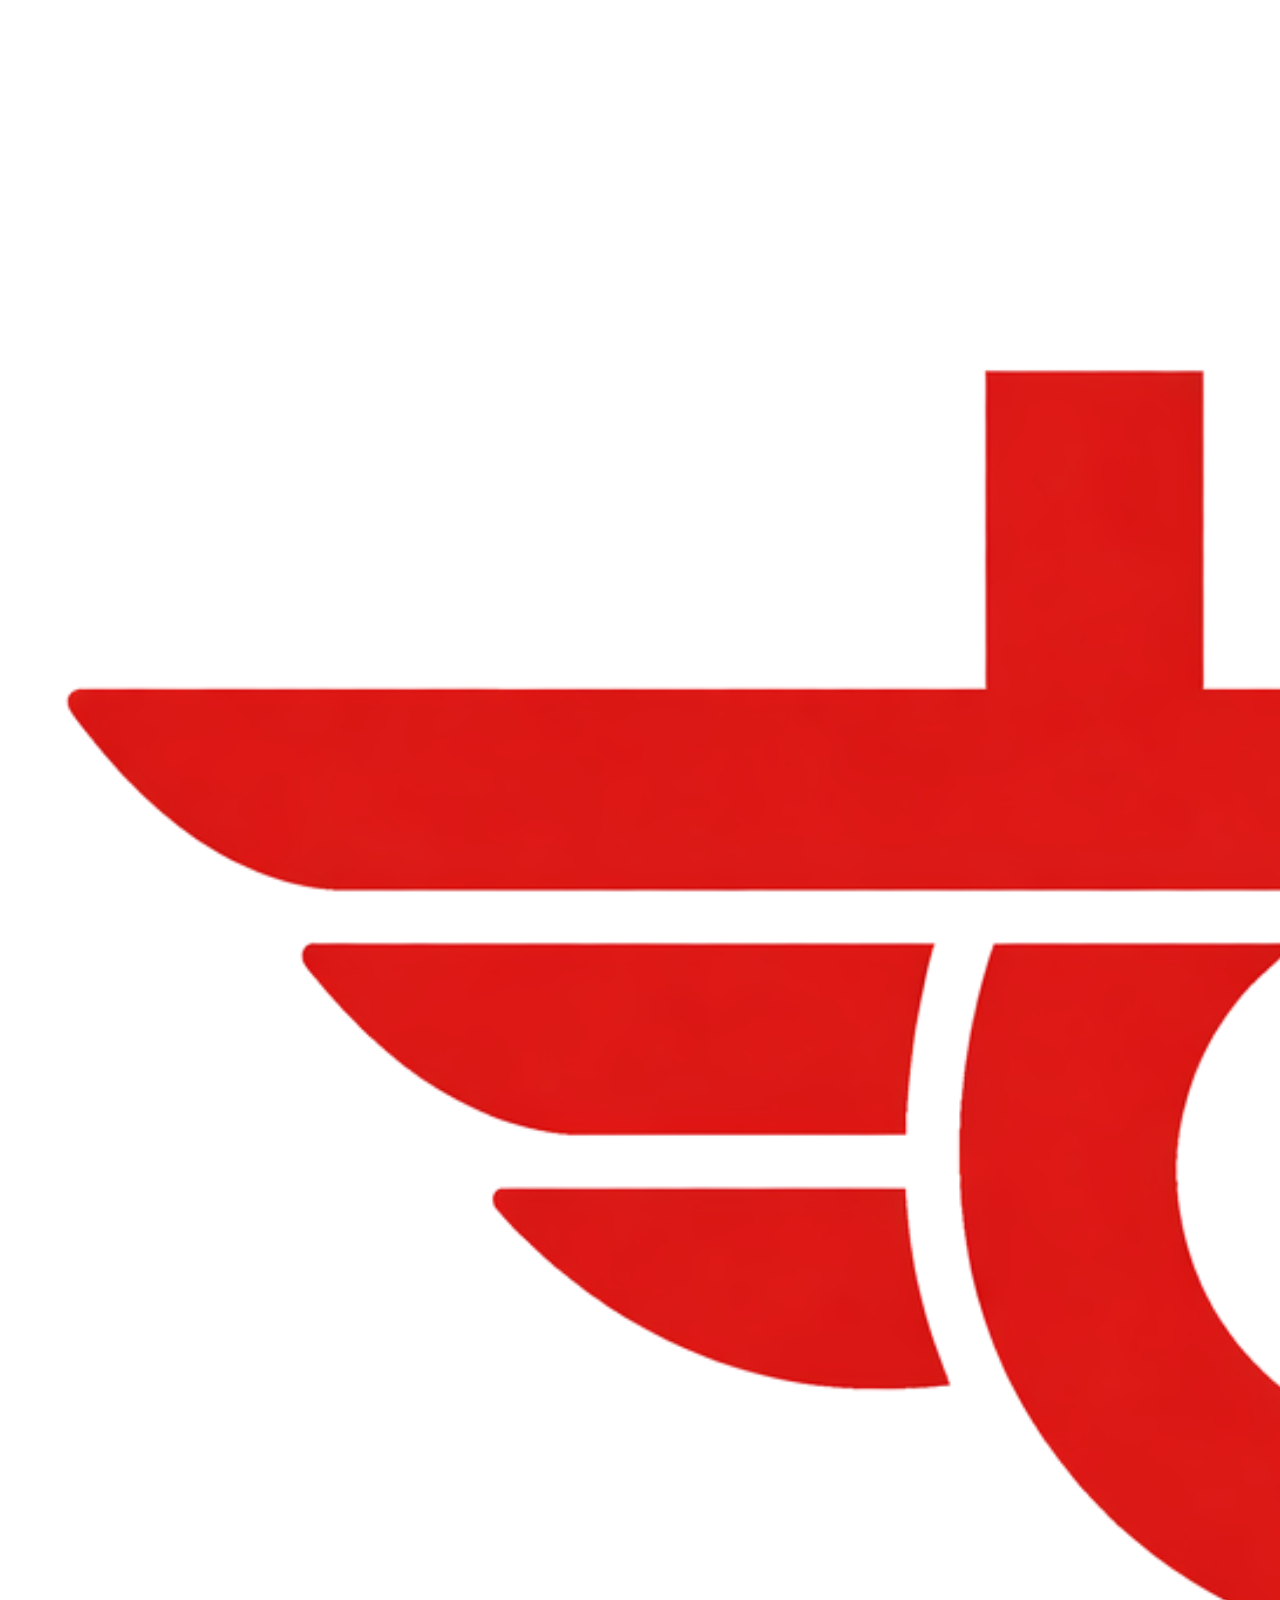
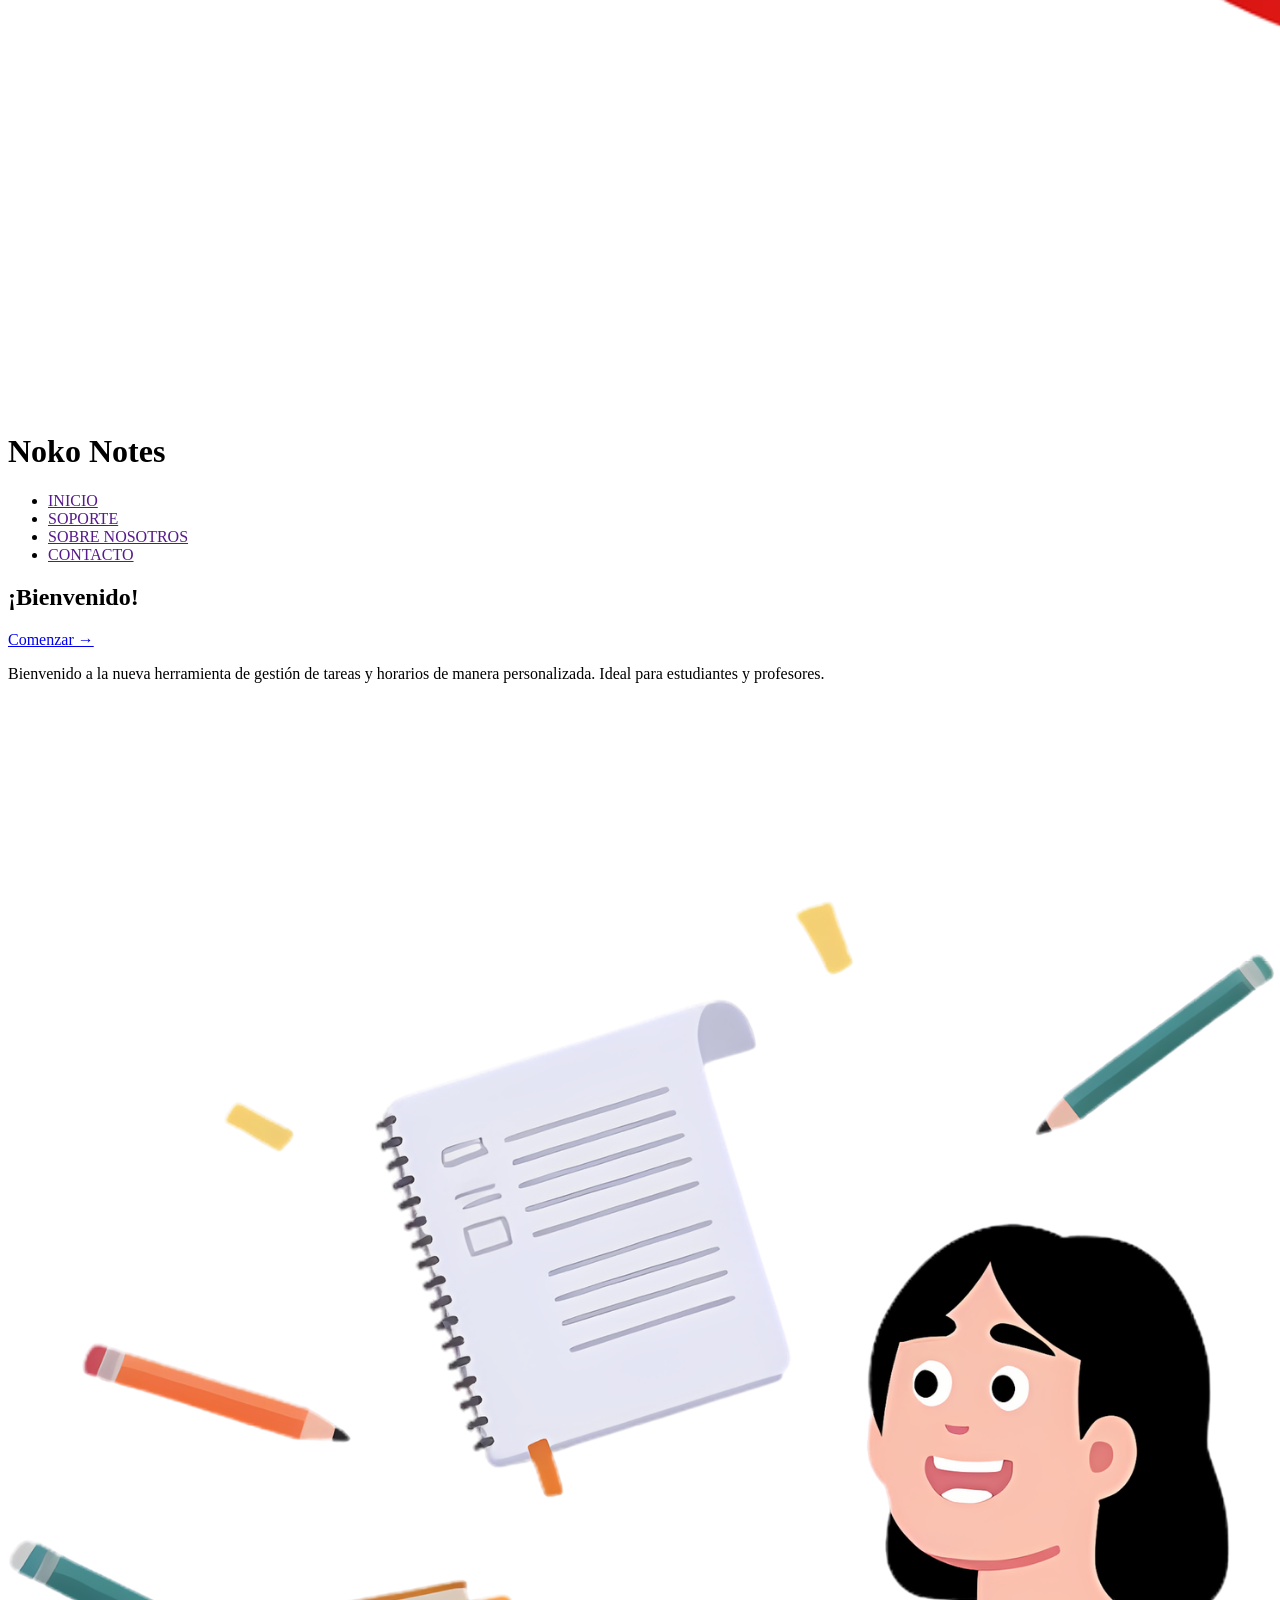
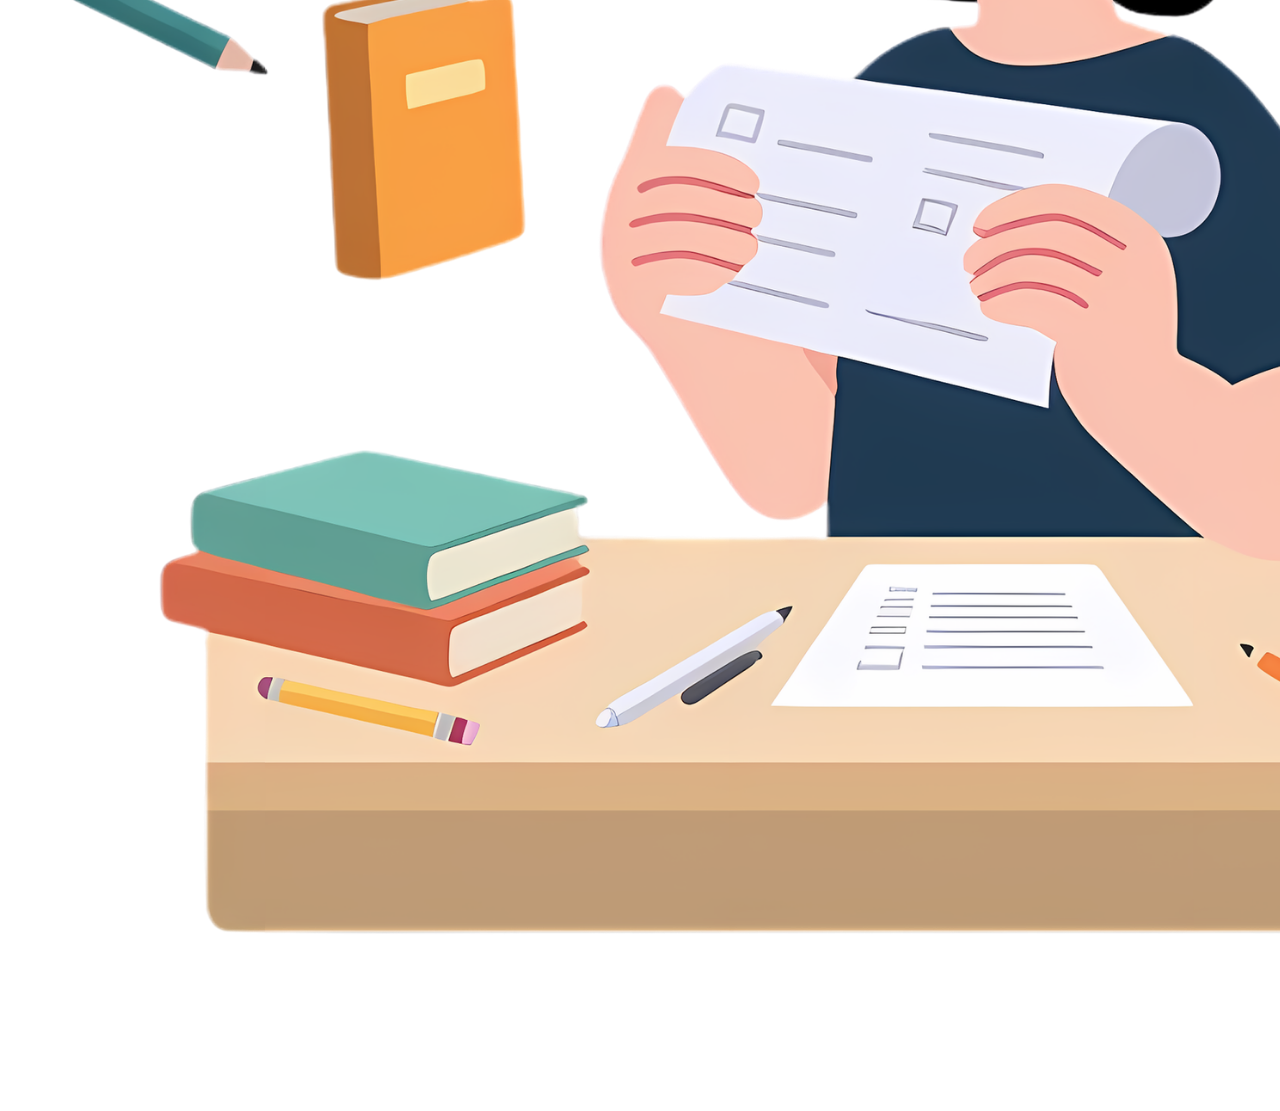
==== index.html @ 2b11447a "Estructuras definidas de las vistas principales" ====
<!doctype html>
<html lang="es">
<head>
    <meta charset="utf-8">
    <meta name="viewport" content="width=device-width, initial-scale=1">
    <title>Noko Notes</title>
    <link rel="stylesheet" href="css/style-principal.css">
    <meta name="description" content="Pagina principal de Noko Notes">
    <link rel="icon" href="img/icons/noko-icon.ico">
    <link rel="manifest" href="site.webmanifest">
</head>
<body>
<header>
    <div>
        <img src="img/noko-logo.png" alt="Logo de Noko Notes">
        <h1>Noko Notes</h1>
    </div>
    <nav>
        <ul>
            <li><a href="">INICIO</a></li>
            <li><a href="">SOPORTE</a></li>
            <li><a href="">SOBRE NOSOTROS</a></li>
            <li><a href="">CONTACTO</a></li>
        </ul>
    </nav>
</header>
<main>
    <section>
        <div>
            <h2>¡Bienvenido!</h2>
            <a href="views/inicio.html">Comenzar →</a>
            <p>
                Bienvenido a la nueva herramienta de gestión de tareas y horarios
                de manera personalizada. Ideal para estudiantes y profesores.
            </p>
        </div>
        <div>
            <img src="img/banner.png" alt="Ilustración de estudiante organizando tareas">
        </div>
    </section>
</main>
</body>
</html>
---- css/style-principal.css ----
@font-face {
    font-family: 'Open Sans';
    src: url('src/Open_Sans/static/Opensans-Regular.ttf');
}
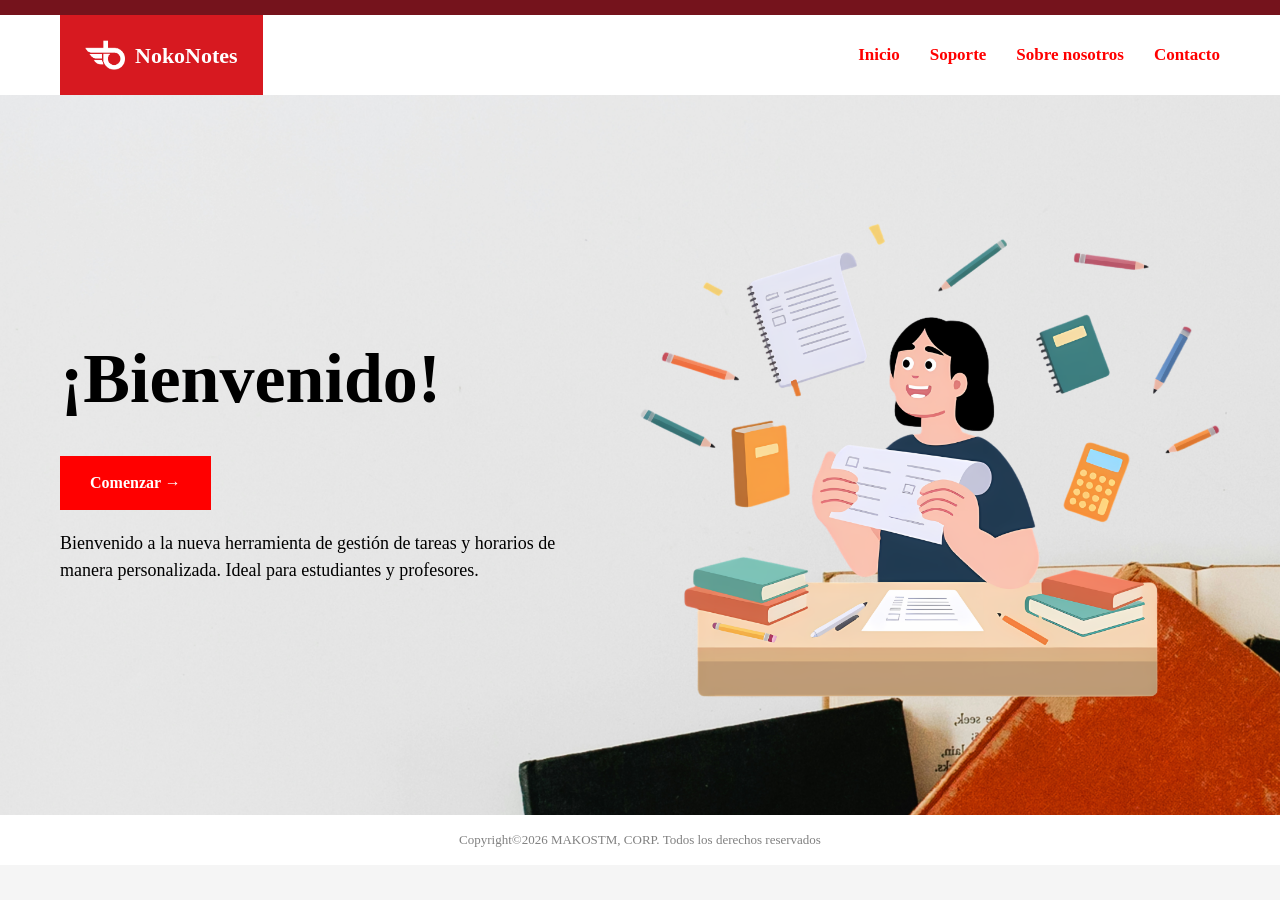
==== commit 92b52c23: "Integracion de pre-procesador y portal acabado" ====
--- a/index.html
+++ b/index.html
@@ -4,40 +4,50 @@
     <meta charset="utf-8">
     <meta name="viewport" content="width=device-width, initial-scale=1">
     <title>Noko Notes</title>
-    <link rel="stylesheet" href="css/style-principal.css">
+    <link rel="stylesheet" href="styles/main.css">
     <meta name="description" content="Pagina principal de Noko Notes">
-    <link rel="icon" href="img/icons/noko-icon.ico">
-    <link rel="manifest" href="site.webmanifest">
+    <link rel="icon" href="/src/assets/img/ui/icons/icon-portal-noko.ico">
 </head>
 <body>
-<header>
-    <div>
-        <img src="img/noko-logo.png" alt="Logo de Noko Notes">
-        <h1>Noko Notes</h1>
+<header class="header">
+    <div class="header__logo">
+        <img class="header__image" src="/src/assets/img/branding/logo-portal-noko.png" alt="NokoNotes">
+        <span class="header__text">NokoNotes</span>
     </div>
-    <nav>
-        <ul>
-            <li><a href="">INICIO</a></li>
-            <li><a href="">SOPORTE</a></li>
-            <li><a href="">SOBRE NOSOTROS</a></li>
-            <li><a href="">CONTACTO</a></li>
+    <nav class="nav">
+        <ul class="nav__list">
+            <li class="nav__item">
+                <a class="nav__link" href="#">Inicio</a>
+            </li>
+            <li class="nav__item">
+                <a class="nav__link" href="#">Soporte</a>
+            </li>
+            <li class="nav__item">
+                <a class="nav__link" href="#">Sobre nosotros</a>
+            </li>
+            <li class="nav__item">
+                <a class="nav__link" href="#">Contacto</a>
+            </li>
         </ul>
     </nav>
 </header>
-<main>
-    <section>
-        <div>
-            <h2>¡Bienvenido!</h2>
-            <a href="views/inicio.html">Comenzar →</a>
-            <p>
+<main class="main">
+    <section class="hero main__hero">
+        <div class="hero__content">
+            <h2 class="hero__title">¡Bienvenido!</h2>
+            <a class="hero__link" href="views/app.html">Comenzar →</a>
+            <p class="hero__text">
                 Bienvenido a la nueva herramienta de gestión de tareas y horarios
                 de manera personalizada. Ideal para estudiantes y profesores.
             </p>
         </div>
-        <div>
-            <img src="img/banner.png" alt="Ilustración de estudiante organizando tareas">
+        <div class="hero__container">
+            <img class="hero__image" src="/src/assets/img/branding/deco-portal.png" alt="Ilustración de estudiante organizando tareas">
         </div>
     </section>
 </main>
+<footer class="footer">
+    <p class="footer__text">Copyright©2026 MAKOSTM, CORP. Todos los derechos reservados</p>
+</footer>
 </body>
 </html>
--- a/styles/main.css
+++ b/styles/main.css
@@ -0,0 +1,196 @@
+/*---------------------------------------------*\
+                $CONTENIDO
+\*---------------------------------------------*/
+/**
+  * CONTENIDO............................... Indice
+  * Reset................................... Reinicio de valores CSS
+  * Fuentes................................. Fuentes que se usara en el proyecto
+  * Variables............................... Configuracion de variables del proyecto
+  * Elementos............................... Elementos como Botones,
+  * Portal.................................. Estilo de la pagina Portal
+ */
+/*FONTS*/
+@font-face {
+  font-family: "Funnel";
+  src: url("../../src/assets/fonts/funnel/FunnelDisplay-Regular.ttf");
+}
+/*---------------------------------------------*\
+                    $Reset
+\*---------------------------------------------*/
+/* 1. Use a more-intuitive box-sizing model */
+*, *::before, *::after {
+  box-sizing: border-box;
+}
+
+/* 2. Remove default margin */
+*:not(dialog) {
+  margin: 0;
+}
+
+/* 3. Enable keyword animations */
+@media (prefers-reduced-motion: no-preference) {
+  html {
+    interpolate-size: allow-keywords;
+  }
+}
+body {
+  /* 4. Increase line-height */
+  line-height: 1.5;
+  /* 5. Improve text rendering */
+  -webkit-font-smoothing: antialiased;
+}
+
+/* 6. Improve media defaults */
+img, picture, video, canvas, svg {
+  display: block;
+  max-width: 100%;
+}
+
+/* 7. Inherit fonts for form controls */
+input, button, textarea, select {
+  font: inherit;
+}
+
+/* 8. Avoid text overflows */
+p, h1, h2, h3, h4, h5, h6 {
+  overflow-wrap: break-word;
+}
+
+/* 9. Improve line wrapping */
+p {
+  text-wrap: pretty;
+}
+
+h1, h2, h3, h4, h5, h6 {
+  text-wrap: balance;
+}
+
+/*
+  10. Create a root stacking context
+*/
+#root, #__next {
+  isolation: isolate;
+}
+
+/*---------------------------------------------*\
+                    $Portal
+\*---------------------------------------------*/
+body {
+  font-family: "Funnel, sans-serif";
+  background-image: url("../../src/assets/img/ui/backgrounds/bg-portal-libs.jpg");
+  background-color: #f5f5f5;
+  background-repeat: no-repeat;
+  background-size: cover;
+  background-position: center;
+}
+
+.header {
+  display: flex;
+  justify-content: space-between;
+  align-items: center;
+  padding: 0 60px;
+  background-color: white;
+  border-top: 15px solid #75131c;
+}
+
+.header__logo {
+  background-color: #d71920;
+  color: white;
+  display: flex;
+  align-items: center;
+  height: 80px;
+  gap: 10px;
+  padding: 20px 25px;
+}
+
+.header__image {
+  width: 40px;
+}
+
+.header__text {
+  font-size: 22px;
+  font-weight: bold;
+}
+
+.nav__list {
+  display: flex;
+  list-style: none;
+  gap: 30px;
+}
+
+.nav__item {
+  /*PARA MAS ADELANTE XD*/
+}
+
+.nav__link {
+  text-decoration: none;
+  color: red;
+  font-weight: bold;
+  font-size: 17px;
+}
+
+.nav__link:hover {
+  text-decoration: none;
+  color: darkred;
+}
+
+.hero {
+  display: flex;
+  justify-content: space-between;
+  align-items: center;
+  min-height: 80vh;
+  padding: 60px;
+}
+
+.hero__content {
+  flex: 1;
+}
+
+.hero__container {
+  flex: 1;
+  display: flex;
+  justify-content: center;
+}
+
+.hero__title {
+  font-size: 70px;
+  font-weight: bold;
+}
+
+.hero__text {
+  font-size: 18px;
+  max-width: 500px;
+  margin-top: 20px;
+  line-height: 1.5;
+}
+
+.hero__link {
+  display: inline-block;
+  margin-top: 25px;
+  padding: 15px 30px;
+  background-color: red;
+  color: white;
+  text-decoration: none;
+  font-weight: bold;
+  font-size: 16px;
+  transition: 0.3s;
+}
+
+.hero__link:hover {
+  background-color: darkred;
+}
+
+.hero__image {
+  width: 790px;
+  max-width: 100%;
+}
+
+footer {
+  color: gray;
+  font-size: 13px;
+  text-align: center;
+  background-color: white;
+  padding: 15px;
+}
+
+/*# sourceMappingURL=main.css.map */
